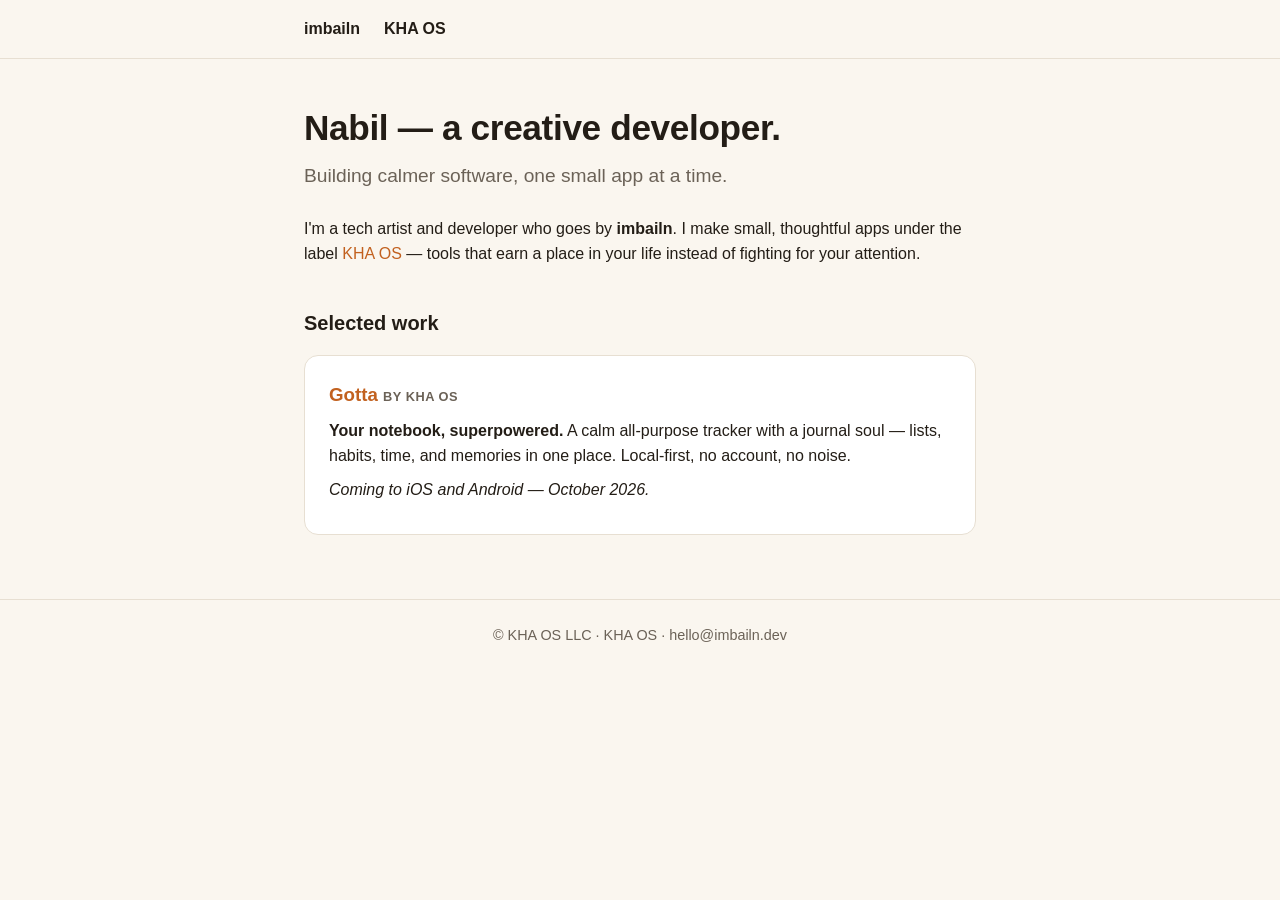
==== index.html @ 5b47e343 "Initial site: home, khaos, gotta, privacy" ====
<!DOCTYPE html>
<html lang="en">
<head>
<meta charset="UTF-8">
<meta name="viewport" content="width=device-width, initial-scale=1.0">
<title>Nabil — creative developer</title>
<meta name="description" content="Nabil (imbailn) — a creative developer building calmer software under the label KHA OS.">
<link rel="stylesheet" href="styles.css">
</head>
<body>
<header class="site-nav">
  <nav>
    <a href="/">imbailn</a>
    <a href="/khaos/">KHA OS</a>
  </nav>
</header>

<main>
  <section class="hero">
    <h1>Nabil — a creative developer.</h1>
    <p class="lede">Building calmer software, one small app at a time.</p>
    <p>I'm a tech artist and developer who goes by <strong>imbailn</strong>. I make small, thoughtful apps under the label <a href="/khaos/">KHA OS</a> — tools that earn a place in your life instead of fighting for your attention.</p>
  </section>

  <section class="projects">
    <h2>Selected work</h2>
    <div class="card">
      <h3><a href="/khaos/gotta/">Gotta</a> <span class="label">by KHA OS</span></h3>
      <p><strong>Your notebook, superpowered.</strong> A calm all-purpose tracker with a journal soul — lists, habits, time, and memories in one place. Local-first, no account, no noise.</p>
      <p><em>Coming to iOS and Android — October 2026.</em></p>
    </div>
  </section>
</main>

<footer>
  <p>© KHA OS LLC · <a href="/khaos/">KHA OS</a> · <a href="mailto:hello@imbailn.dev">hello@imbailn.dev</a></p>
</footer>
</body>
</html>
---- styles.css ----
:root {
  --paper: #faf6ef;
  --card: #ffffff;
  --ink: #231d16;
  --muted: #6b6257;
  --accent: #c2611f;
  --border: #e7dfd2;
  --radius: 14px;
}

* { box-sizing: border-box; margin: 0; padding: 0; }

body {
  font-family: -apple-system, BlinkMacSystemFont, "Segoe UI", Roboto, "Helvetica Neue", Arial, sans-serif;
  background: var(--paper);
  color: var(--ink);
  line-height: 1.6;
  -webkit-font-smoothing: antialiased;
}

.site-nav {
  border-bottom: 1px solid var(--border);
  background: var(--paper);
}

.site-nav nav {
  max-width: 720px;
  margin: 0 auto;
  padding: 16px 24px;
  display: flex;
  gap: 24px;
}

.site-nav a {
  color: var(--ink);
  text-decoration: none;
  font-weight: 600;
}

.site-nav a:hover { color: var(--accent); }

main {
  max-width: 720px;
  margin: 0 auto;
  padding: 48px 24px 64px;
}

.hero h1 {
  font-size: 2.2rem;
  line-height: 1.2;
  letter-spacing: -0.01em;
  margin-bottom: 12px;
}

.lede {
  font-size: 1.2rem;
  color: var(--muted);
  margin-bottom: 24px;
}

h2 {
  margin: 40px 0 16px;
  font-size: 1.25rem;
}

p { margin-bottom: 16px; }

a { color: var(--accent); text-decoration: none; }
a:hover { text-decoration: underline; }

ul { margin: 0 0 16px 22px; }
li { margin-bottom: 10px; }

.card {
  background: var(--card);
  border: 1px solid var(--border);
  border-radius: var(--radius);
  padding: 24px;
}

.card h3 { margin-bottom: 8px; }
.card p { margin-bottom: 8px; }
.card .label {
  font-size: 0.8rem;
  font-weight: 600;
  color: var(--muted);
  text-transform: uppercase;
  letter-spacing: 0.04em;
}

.muted { color: var(--muted); }

footer {
  border-top: 1px solid var(--border);
  padding: 24px;
  text-align: center;
  color: var(--muted);
  font-size: 0.9rem;
}

footer p { margin: 0; }
footer a { color: var(--muted); }
footer a:hover { color: var(--accent); }

@media (max-width: 560px) {
  .hero h1 { font-size: 1.7rem; }
  main { padding: 32px 20px 48px; }
}
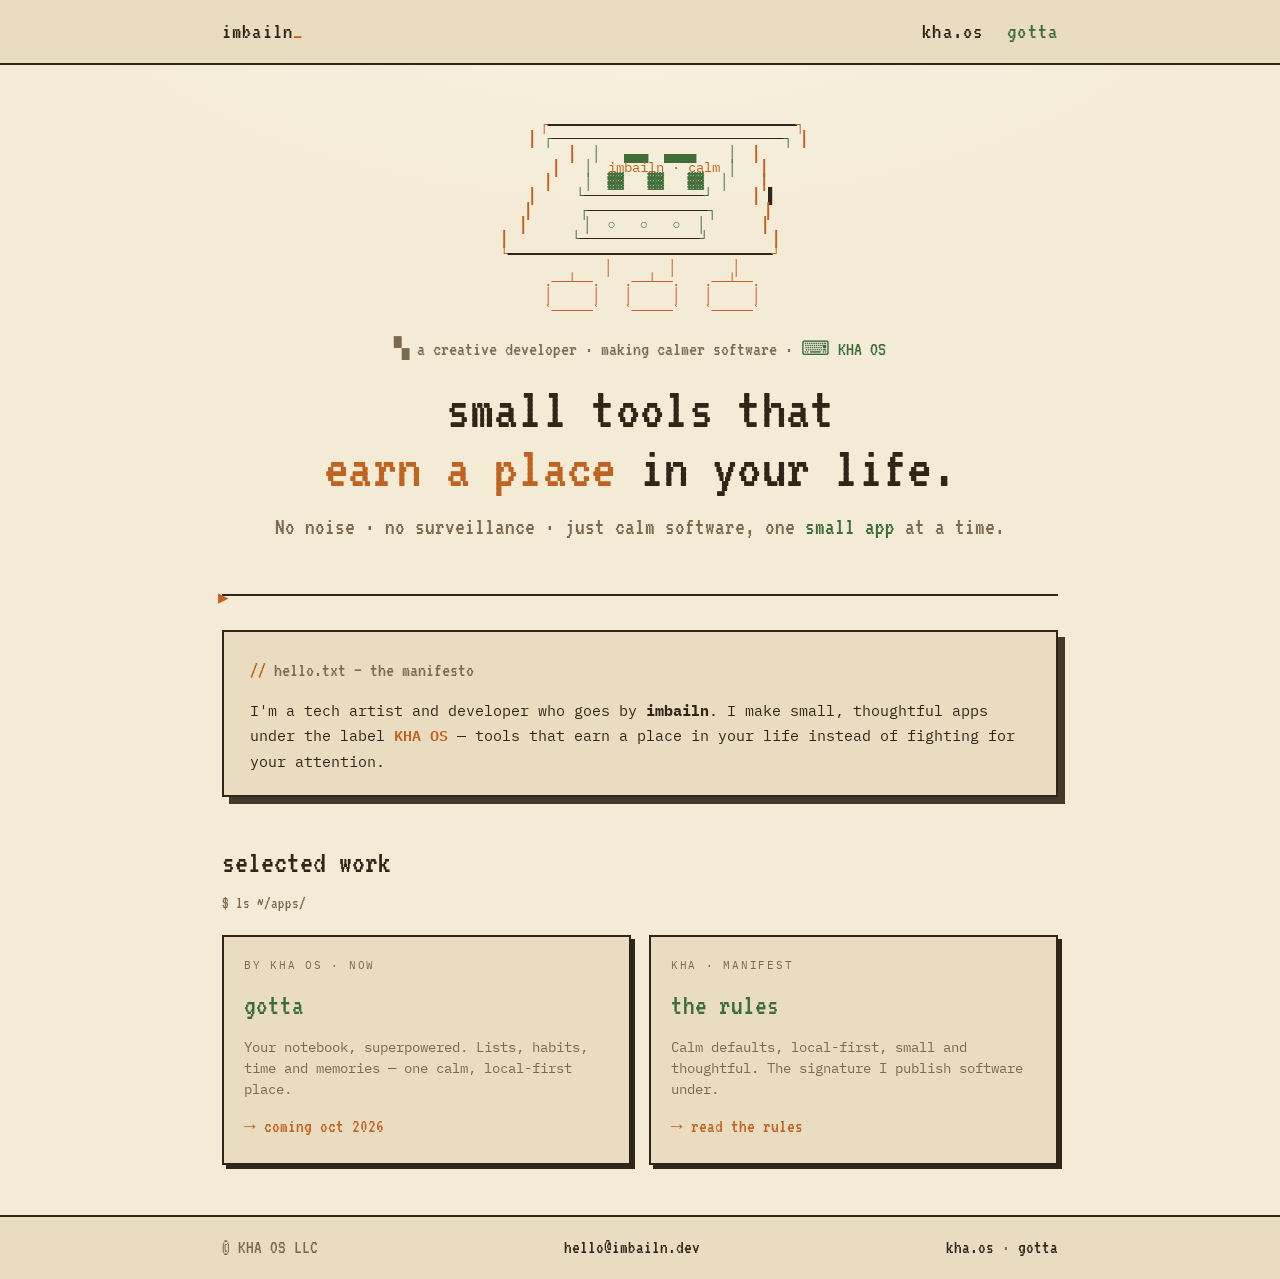
==== commit 0190e7ab: "feat: overhaul site in warm-terminal ASCII aesthetic Redesign all four pages (home, khaos, gotta, pr" ====
--- a/index.html
+++ b/index.html
@@ -3,37 +3,78 @@
 <head>
 <meta charset="UTF-8">
 <meta name="viewport" content="width=device-width, initial-scale=1.0">
-<title>Nabil — creative developer</title>
-<meta name="description" content="Nabil (imbailn) — a creative developer building calmer software under the label KHA OS.">
+<title>Nabil — a creative developer.</title>
+<meta name="description" content="I'm Nabil (imbailn) — a creative developer and tech artist building calmer software under the label KHA OS. Small apps that earn a place in your life.">
+<link rel="preconnect" href="https://fonts.googleapis.com">
+<link rel="preconnect" href="https://fonts.gstatic.com" crossorigin>
+<link href="https://fonts.googleapis.com/css2?family=VT323&family=IBM+Plex+Mono:wght@400;600&display=swap" rel="stylesheet">
 <link rel="stylesheet" href="styles.css">
 </head>
 <body>
-<header class="site-nav">
-  <nav>
-    <a href="/">imbailn</a>
-    <a href="/khaos/">KHA OS</a>
-  </nav>
+<header>
+  <div class="nav">
+    <a class="logo" href="/">imbailn<span>_</span></a>
+    <div class="right">
+      <a href="/khaos/">kha.os</a>
+      <a href="/khaos/gotta/">gotta</a>
+    </div>
+  </div>
 </header>
 
-<main>
+<main class="wrap">
   <section class="hero">
-    <h1>Nabil — a creative developer.</h1>
-    <p class="lede">Building calmer software, one small app at a time.</p>
-    <p>I'm a tech artist and developer who goes by <strong>imbailn</strong>. I make small, thoughtful apps under the label <a href="/khaos/">KHA OS</a> — tools that earn a place in your life instead of fighting for your attention.</p>
+<pre class="ascii" aria-label="A retro computer terminal in ASCII art">
+        <span class="a">┌</span>━━━━━━━━━━━━━━━━━━━━━━━━━━━━━━━<span class="a">┐</span>
+       <span class="a">┃</span> <span class="g">┌</span>─────────────────────────────<span class="g">┐</span> <span class="a">┃</span>
+      <span class="a">┃</span>  <span class="g">│</span>   <span class="g">▄▄▄</span>  <span class="g">▄▄</span><span class="g">▄▄</span>    <span class="g">│</span>  <span class="a">┃</span>
+     <span class="a">┃</span>   <span class="g">│</span>  <span class="a">imbailn</span> <span class="a">·</span> <span class="a">calm</span> <span class="g">│</span>   <span class="a">┃</span>
+    <span class="a">┃</span>    <span class="g">│</span>  <span class="g">▓▓</span>   <span class="g">▓▓</span>   <span class="g">▓▓</span>  <span class="g">│</span>    <span class="a">┃</span>
+   <span class="a">┃</span>     <span class="g">└</span>───────────────<span class="g">┘</span>     <span class="a">┃</span> <span class="blink">▌</span>
+  <span class="a">┃</span>      <span class="g">┌</span>───────────────<span class="g">┐</span>      <span class="a">┃</span>
+ <span class="a">┃</span>       <span class="g">│</span>  <span class="g">○</span>   <span class="g">○</span>   <span class="g">○</span>  <span class="g">│</span>       <span class="a">┃</span>
+<span class="a">┃</span>        <span class="g">└</span>───────────────<span class="g">┘</span>        <span class="a">┃</span>
+<span class="a">└</span>━━━━━━━━━━━━━━━━━━━━━━━━━━━━━━━━━<span class="a">┘</span>
+        <span class="a">│</span>       <span class="a">│</span>       <span class="a">│</span>
+   <span class="a">.──┴──.</span>   <span class="a">.──┴──.</span>   <span class="a">.──┴──.</span>
+   <span class="a">│     │</span>   <span class="a">│     │</span>   <span class="a">│     │</span>
+   <span class="a">`─────`</span>   <span class="a">`─────`</span>   <span class="a">`─────`</span>
+</pre>
+    <div class="think">▚ a creative developer · making calmer software · <span class="g">⌨ KHA OS</span></div>
+    <h1>small tools that<br><em>earn a place</em> in your life.</h1>
+    <p class="lede">No noise · no surveillance · just calm software, one <b>small app</b> at a time.</p>
   </section>
 
-  <section class="projects">
-    <h2>Selected work</h2>
+  <div class="rule"></div>
+
+  <div class="intro">
+    <div class="file">hello.txt — the manifesto</div>
+    <p>I'm a tech artist and developer who goes by <strong>imbailn</strong>. I make small, thoughtful apps under the label <a href="/khaos/">KHA OS</a> — tools that earn a place in your life instead of fighting for your attention.</p>
+  </div>
+
+  <h2>selected work</h2>
+  <p class="hint">$ ls ~/apps/</p>
+  <div class="cards">
     <div class="card">
-      <h3><a href="/khaos/gotta/">Gotta</a> <span class="label">by KHA OS</span></h3>
-      <p><strong>Your notebook, superpowered.</strong> A calm all-purpose tracker with a journal soul — lists, habits, time, and memories in one place. Local-first, no account, no noise.</p>
-      <p><em>Coming to iOS and Android — October 2026.</em></p>
+      <div class="tag">by KHA OS · now</div>
+      <h3><a href="/khaos/gotta/">gotta</a></h3>
+      <p>Your notebook, superpowered. Lists, habits, time and memories — one calm, local-first place.</p>
+      <span class="soon">→ coming oct 2026</span>
     </div>
-  </section>
+    <div class="card">
+      <div class="tag">kha · manifest</div>
+      <h3><a href="/khaos/">the rules</a></h3>
+      <p>Calm defaults, local-first, small and thoughtful. The signature I publish software under.</p>
+      <span class="soon">→ read the rules</span>
+    </div>
+  </div>
 </main>
 
 <footer>
-  <p>© KHA OS LLC · <a href="/khaos/">KHA OS</a> · <a href="mailto:hello@imbailn.dev">hello@imbailn.dev</a></p>
+  <div class="foot">
+    <span>© KHA OS LLC</span>
+    <span><a href="mailto:hello@imbailn.dev">hello@imbailn.dev</a></span>
+    <span><a href="/khaos/">kha.os</a> · <a href="/khaos/gotta/">gotta</a></span>
+  </div>
 </footer>
 </body>
 </html>
--- a/styles.css
+++ b/styles.css
@@ -1,108 +1,164 @@
-:root {
-  --paper: #faf6ef;
-  --card: #ffffff;
-  --ink: #231d16;
-  --muted: #6b6257;
-  --accent: #c2611f;
-  --border: #e7dfd2;
-  --radius: 14px;
+/* ============================================================
+   imbailn.dev — "warm terminal" design system
+   beige 90s CRT + amber/green phosphor · VT323 + IBM Plex Mono
+   Shared across / · /khaos/ · /khaos/gotta/ · /khaos/gotta/privacy
+   ============================================================ */
+
+:root{
+  --paper:#f3ebd6;
+  --paper-hi:#faf4e2;
+  --cream:#e9dcc0;
+  --ink:#2f2618;
+  --muted:#7a6a4e;
+  --amber:#c2621f;
+  --amber-hi:#e9a13c;
+  --green:#3f6d3a;
+  --green-hi:#5f9a52;
+  --line:#cfc0a0;
+  --shadow:rgba(47,38,24,.9);
 }
 
-* { box-sizing: border-box; margin: 0; padding: 0; }
-
-body {
-  font-family: -apple-system, BlinkMacSystemFont, "Segoe UI", Roboto, "Helvetica Neue", Arial, sans-serif;
-  background: var(--paper);
-  color: var(--ink);
-  line-height: 1.6;
-  -webkit-font-smoothing: antialiased;
+*{box-sizing:border-box;margin:0;padding:0}
+html{-webkit-text-size-adjust:100%}
+body{
+  font-family:"IBM Plex Mono",monospace;
+  background:
+    radial-gradient(1100px 520px at 50% -6%, var(--paper-hi) 0%, transparent 60%),
+    var(--paper);
+  color:var(--ink);
+  line-height:1.6;
+  min-height:100vh;
+  -webkit-font-smoothing:antialiased;
+  text-rendering:optimizeLegibility;
 }
 
-.site-nav {
-  border-bottom: 1px solid var(--border);
-  background: var(--paper);
+/* ---------- shared frame ---------- */
+.wrap{max-width:880px;margin:0 auto;padding:0 22px}
+
+header{border-bottom:2px solid var(--ink);background:var(--cream)}
+.nav{
+  display:flex;justify-content:space-between;align-items:center;
+  padding:13px 22px;max-width:880px;margin:0 auto;
+  font-family:"VT323",monospace;font-size:1.45rem;letter-spacing:.05em;
+}
+.nav a{color:var(--ink);text-decoration:none;transition:color .1s}
+.nav a:hover{color:var(--amber)}
+.nav .logo span{color:var(--amber)}
+.nav .right{display:flex;gap:24px}
+.nav .right a[href*="/gotta"]{color:var(--green)}
+.nav .right a[href*="/gotta"]:hover{color:var(--green-hi)}
+
+main{padding-bottom:20px}
+footer{margin-top:24px;border-top:2px solid var(--ink);background:var(--cream)}
+.foot{
+  max-width:880px;margin:0 auto;padding:16px 22px;
+  display:flex;justify-content:space-between;flex-wrap:wrap;gap:8px 20px;
+  font-family:"VT323",monospace;font-size:1.2rem;color:var(--muted);
+}
+.foot a{color:var(--ink);text-decoration:none;transition:color .1s}
+.foot a:hover{color:var(--amber)}
+
+/* ---------- hero + ascii ---------- */
+.hero{padding:52px 0 20px;text-align:center}
+.ascii{
+  margin:0 auto;display:block;width:max-content;
+  font-size:14px;line-height:1.02;font-family:"IBM Plex Mono",monospace;
+}
+.ascii .a{color:var(--amber)}
+.ascii .g{color:var(--green)}
+.ascii .gd{color:var(--green-hi)}
+.blink{animation:blink 1s steps(1) infinite}
+@keyframes blink{50%{opacity:0}}
+
+.think{
+  font-family:"VT323",monospace;color:var(--muted);
+  margin-top:16px;font-size:1.25rem;
+}
+.think .g{color:var(--green)}
+
+h1{
+  font-family:"VT323",monospace;font-weight:400;
+  font-size:clamp(2.4rem,6.5vw,3.8rem);line-height:.98;
+  margin:14px 0 10px;letter-spacing:.005em;
+}
+h1 em{color:var(--amber);font-style:normal}
+.lede{
+  font-family:"VT323",monospace;
+  font-size:clamp(1.15rem,2.6vw,1.5rem);color:var(--muted);
+}
+.lede b{color:var(--green);font-weight:400}
+
+/* ---------- section chrome ---------- */
+.rule{height:2px;background:var(--ink);margin:28px 0 34px;position:relative}
+.rule::after{
+  content:"▸";position:absolute;top:-14px;left:-4px;
+  color:var(--amber);font-size:1.3rem;
 }
 
-.site-nav nav {
-  max-width: 720px;
-  margin: 0 auto;
-  padding: 16px 24px;
-  display: flex;
-  gap: 24px;
+.intro{
+  border:2px solid var(--ink);background:var(--cream);
+  padding:22px 26px;margin-bottom:40px;box-shadow:7px 7px 0 var(--shadow);
+}
+.intro .file{font-family:"VT323",monospace;color:var(--muted);font-size:1.25rem;margin-bottom:12px}
+.intro .file::before{content:"// ";color:var(--amber)}
+.intro p{font-size:.96rem;margin-bottom:10px}
+.intro p:last-child{margin-bottom:0}
+.intro a{color:var(--amber);font-weight:600;text-decoration:none;border-bottom:1px solid transparent}
+.intro a:hover{color:var(--amber);text-decoration:underline}
+.intro strong{color:var(--ink)}
+
+h2{
+  font-family:"VT323",monospace;font-weight:400;
+  font-size:2rem;margin:8px 0 2px;
+}
+.hint{font-family:"VT323",monospace;color:var(--muted);font-size:1.05rem;margin-bottom:18px}
+
+/* ---------- cards ---------- */
+.cards{display:grid;grid-template-columns:repeat(auto-fit,minmax(264px,1fr));gap:18px;margin-bottom:50px}
+.card{
+  border:2px solid var(--ink);background:var(--cream);
+  padding:20px;box-shadow:4px 4px 0 var(--ink);
+  transition:transform .06s, box-shadow .06s;
+}
+.card:hover{transform:translate(-2px,-2px);box-shadow:6px 6px 0 var(--amber)}
+.card .tag{font-size:.68rem;text-transform:uppercase;letter-spacing:.16em;color:var(--muted);margin-bottom:8px}
+.card h3{font-family:"VT323",monospace;font-weight:400;font-size:1.8rem;margin-bottom:8px}
+.card h3 a{color:var(--green);text-decoration:none}
+.card h3 a:hover{color:var(--green-hi);text-decoration:underline}
+.card p{font-size:.85rem;color:var(--muted);line-height:1.55;margin-bottom:0}
+.card .soon{display:inline-block;margin-top:12px;font-family:"VT323",monospace;font-size:1.2rem;color:var(--amber)}
+
+/* ---------- long-form / privacy ---------- */
+.doc h1{margin-bottom:4px}
+.doc .mutedline{font-family:"VT323",monospace;color:var(--muted);font-size:1.1rem;margin-bottom:26px}
+.doc h2{font-size:1.7rem;margin:34px 0 10px}
+.doc h2::after{content:"";display:block;height:1px;background:var(--line);margin-top:6px}
+.doc p{font-size:.93rem;color:var(--ink);margin-bottom:14px}
+.doc a{color:var(--amber);font-weight:600;text-decoration:none}
+.doc a:hover{text-decoration:underline}
+.doc ul{margin:0 0 16px 1.4em;font-size:.93rem}
+.doc li{margin-bottom:8px}
+.doc li strong{color:var(--ink)}
+.doc .short{}
+.doc .doc-box{border:2px solid var(--ink);background:var(--cream);padding:18px 22px;margin-bottom:18px;box-shadow:5px 5px 0 var(--shadow)}
+
+/* ---------- gota feature grid ---------- */
+.features{display:grid;grid-template-columns:repeat(auto-fit,minmax(240px,1fr));gap:16px;margin-bottom:40px}
+.feature{border:2px solid var(--ink);background:var(--cream);padding:18px;box-shadow:4px 4px 0 var(--ink)}
+.feature .f-head{font-family:"VT323",monospace;font-size:1.5rem;color:var(--green);margin-bottom:6px;display:flex;align-items:center;gap:8px}
+.feature .f-head .mark{color:var(--amber)}
+.feature p{font-size:.84rem;color:var(--muted);line-height:1.55}
+.pillbox{display:flex;flex-wrap:wrap;gap:8px;margin-bottom:34px}
+.pill{
+  font-family:"VT323",monospace;font-size:1.05rem;color:var(--ink);
+  border:1.5px solid var(--ink);background:var(--cream);padding:3px 12px;
 }
 
-.site-nav a {
-  color: var(--ink);
-  text-decoration: none;
-  font-weight: 600;
+/* ---------- responsive ---------- */
+@media(max-width:600px){
+  .nav{font-size:1.12rem;padding:11px 18px}
+  .nav .right{gap:16px}
+  .ascii{font-size:8.5px}
+  .cards,.features{grid-template-columns:1fr}
+  main{padding:0 6px}
 }
-
-.site-nav a:hover { color: var(--accent); }
-
-main {
-  max-width: 720px;
-  margin: 0 auto;
-  padding: 48px 24px 64px;
-}
-
-.hero h1 {
-  font-size: 2.2rem;
-  line-height: 1.2;
-  letter-spacing: -0.01em;
-  margin-bottom: 12px;
-}
-
-.lede {
-  font-size: 1.2rem;
-  color: var(--muted);
-  margin-bottom: 24px;
-}
-
-h2 {
-  margin: 40px 0 16px;
-  font-size: 1.25rem;
-}
-
-p { margin-bottom: 16px; }
-
-a { color: var(--accent); text-decoration: none; }
-a:hover { text-decoration: underline; }
-
-ul { margin: 0 0 16px 22px; }
-li { margin-bottom: 10px; }
-
-.card {
-  background: var(--card);
-  border: 1px solid var(--border);
-  border-radius: var(--radius);
-  padding: 24px;
-}
-
-.card h3 { margin-bottom: 8px; }
-.card p { margin-bottom: 8px; }
-.card .label {
-  font-size: 0.8rem;
-  font-weight: 600;
-  color: var(--muted);
-  text-transform: uppercase;
-  letter-spacing: 0.04em;
-}
-
-.muted { color: var(--muted); }
-
-footer {
-  border-top: 1px solid var(--border);
-  padding: 24px;
-  text-align: center;
-  color: var(--muted);
-  font-size: 0.9rem;
-}
-
-footer p { margin: 0; }
-footer a { color: var(--muted); }
-footer a:hover { color: var(--accent); }
-
-@media (max-width: 560px) {
-  .hero h1 { font-size: 1.7rem; }
-  main { padding: 32px 20px 48px; }
-}
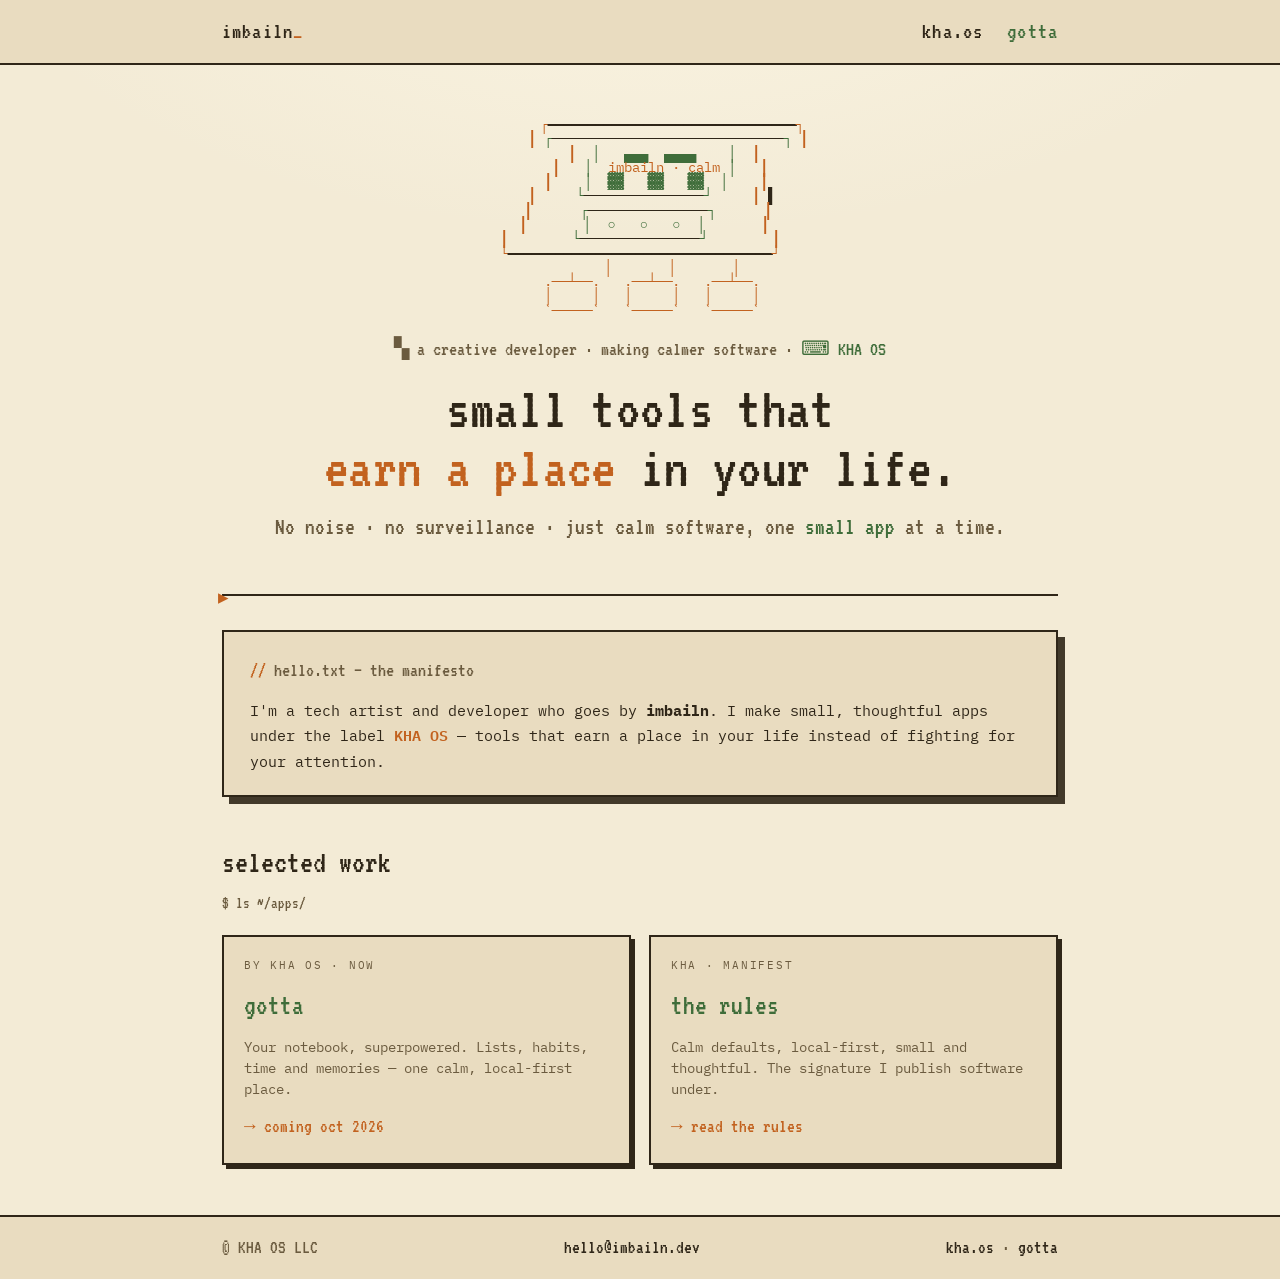
==== commit d115fea8: "fix: address independent critic findings - card/feature body copy: darken --muted to #6b5b3f (4.84:1" ====
--- a/index.html
+++ b/index.html
@@ -7,7 +7,7 @@
 <meta name="description" content="I'm Nabil (imbailn) — a creative developer and tech artist building calmer software under the label KHA OS. Small apps that earn a place in your life.">
 <link rel="preconnect" href="https://fonts.googleapis.com">
 <link rel="preconnect" href="https://fonts.gstatic.com" crossorigin>
-<link href="https://fonts.googleapis.com/css2?family=VT323&family=IBM+Plex+Mono:wght@400;600&display=swap" rel="stylesheet">
+<link href="https://fonts.googleapis.com/css2?family=VT323&family=IBM+Plex+Mono:wght@400;600&amp;display=swap" rel="stylesheet">
 <link rel="stylesheet" href="styles.css">
 </head>
 <body>
--- a/styles.css
+++ b/styles.css
@@ -9,7 +9,7 @@
   --paper-hi:#faf4e2;
   --cream:#e9dcc0;
   --ink:#2f2618;
-  --muted:#7a6a4e;
+  --muted:#6b5b3f;
   --amber:#c2621f;
   --amber-hi:#e9a13c;
   --green:#3f6d3a;
@@ -66,7 +66,6 @@
 }
 .ascii .a{color:var(--amber)}
 .ascii .g{color:var(--green)}
-.ascii .gd{color:var(--green-hi)}
 .blink{animation:blink 1s steps(1) infinite}
 @keyframes blink{50%{opacity:0}}
 
@@ -139,7 +138,6 @@
 .doc ul{margin:0 0 16px 1.4em;font-size:.93rem}
 .doc li{margin-bottom:8px}
 .doc li strong{color:var(--ink)}
-.doc .short{}
 .doc .doc-box{border:2px solid var(--ink);background:var(--cream);padding:18px 22px;margin-bottom:18px;box-shadow:5px 5px 0 var(--shadow)}
 
 /* ---------- gota feature grid ---------- */
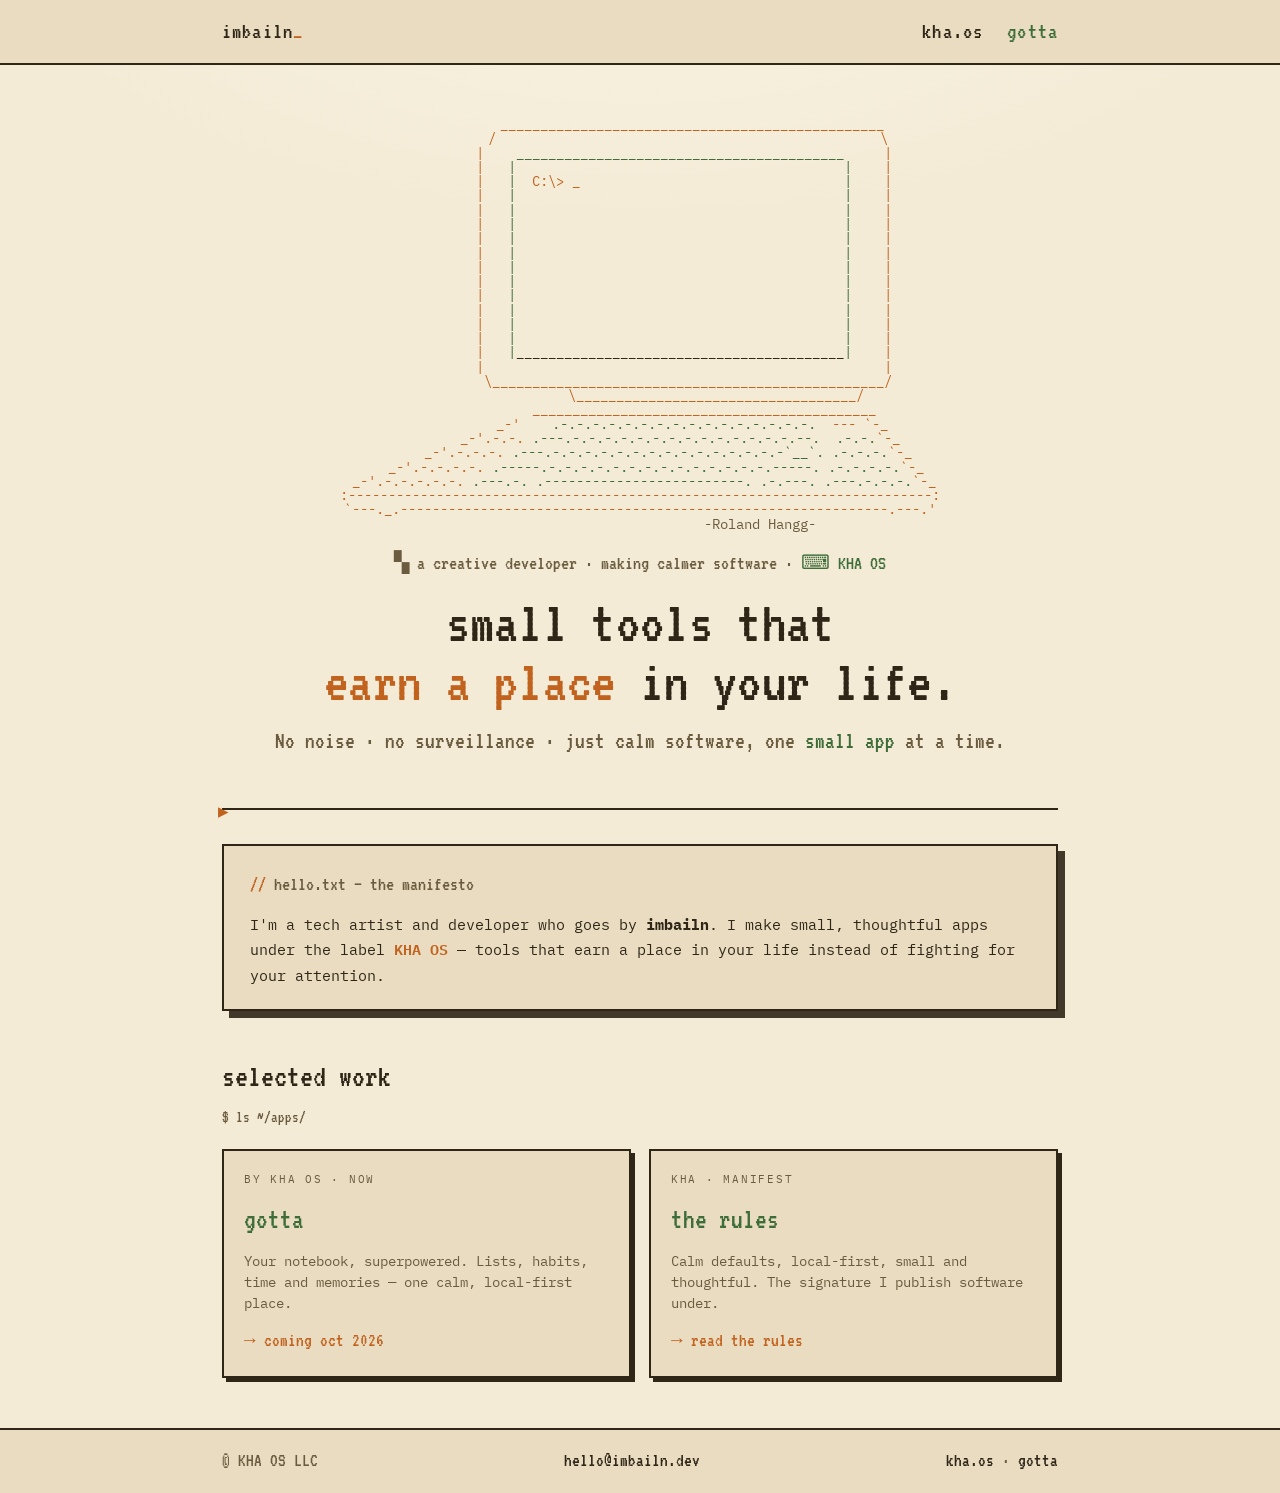
==== commit d65a9e44: "feat: swap in iconic ASCII art from asciiart.eu - home hero: Roland Hangg CRT (C:\> prompt + keyboar" ====
--- a/index.html
+++ b/index.html
@@ -23,21 +23,36 @@
 
 <main class="wrap">
   <section class="hero">
-<pre class="ascii" aria-label="A retro computer terminal in ASCII art">
-        <span class="a">┌</span>━━━━━━━━━━━━━━━━━━━━━━━━━━━━━━━<span class="a">┐</span>
-       <span class="a">┃</span> <span class="g">┌</span>─────────────────────────────<span class="g">┐</span> <span class="a">┃</span>
-      <span class="a">┃</span>  <span class="g">│</span>   <span class="g">▄▄▄</span>  <span class="g">▄▄</span><span class="g">▄▄</span>    <span class="g">│</span>  <span class="a">┃</span>
-     <span class="a">┃</span>   <span class="g">│</span>  <span class="a">imbailn</span> <span class="a">·</span> <span class="a">calm</span> <span class="g">│</span>   <span class="a">┃</span>
-    <span class="a">┃</span>    <span class="g">│</span>  <span class="g">▓▓</span>   <span class="g">▓▓</span>   <span class="g">▓▓</span>  <span class="g">│</span>    <span class="a">┃</span>
-   <span class="a">┃</span>     <span class="g">└</span>───────────────<span class="g">┘</span>     <span class="a">┃</span> <span class="blink">▌</span>
-  <span class="a">┃</span>      <span class="g">┌</span>───────────────<span class="g">┐</span>      <span class="a">┃</span>
- <span class="a">┃</span>       <span class="g">│</span>  <span class="g">○</span>   <span class="g">○</span>   <span class="g">○</span>  <span class="g">│</span>       <span class="a">┃</span>
-<span class="a">┃</span>        <span class="g">└</span>───────────────<span class="g">┘</span>        <span class="a">┃</span>
-<span class="a">└</span>━━━━━━━━━━━━━━━━━━━━━━━━━━━━━━━━━<span class="a">┘</span>
-        <span class="a">│</span>       <span class="a">│</span>       <span class="a">│</span>
-   <span class="a">.──┴──.</span>   <span class="a">.──┴──.</span>   <span class="a">.──┴──.</span>
-   <span class="a">│     │</span>   <span class="a">│     │</span>   <span class="a">│     │</span>
-   <span class="a">`─────`</span>   <span class="a">`─────`</span>   <span class="a">`─────`</span>
+<pre class="ascii" aria-label="A retro CRT computer terminal in ASCII art">
+             <span class="a">________________________________________________</span>
+            <span class="a">/                                                \</span>
+           <span class="a">|</span>    <span class="g">_________________________________________</span>     <span class="a">|</span>
+           <span class="a">|</span>   <span class="g">|</span>                                         <span class="g">|</span>    <span class="a">|</span>
+           <span class="a">|</span>   <span class="g">|</span>  <span class="a">C:\&gt; _</span>                                 <span class="g">|</span>    <span class="a">|</span>
+           <span class="a">|</span>   <span class="g">|</span>                                         <span class="g">|</span>    <span class="a">|</span>
+           <span class="a">|</span>   <span class="g">|</span>                                         <span class="g">|</span>    <span class="a">|</span>
+           <span class="a">|</span>   <span class="g">|</span>                                         <span class="g">|</span>    <span class="a">|</span>
+           <span class="a">|</span>   <span class="g">|</span>                                         <span class="g">|</span>    <span class="a">|</span>
+           <span class="a">|</span>   <span class="g">|</span>                                         <span class="g">|</span>    <span class="a">|</span>
+           <span class="a">|</span>   <span class="g">|</span>                                         <span class="g">|</span>    <span class="a">|</span>
+           <span class="a">|</span>   <span class="g">|</span>                                         <span class="g">|</span>    <span class="a">|</span>
+           <span class="a">|</span>   <span class="g">|</span>                                         <span class="g">|</span>    <span class="a">|</span>
+           <span class="a">|</span>   <span class="g">|</span>                                         <span class="g">|</span>    <span class="a">|</span>
+           <span class="a">|</span>   <span class="g">|</span>                                         <span class="g">|</span>    <span class="a">|</span>
+           <span class="a">|</span>   <span class="g">|</span>                                         <span class="g">|</span>    <span class="a">|</span>
+           <span class="a">|</span>   <span class="g">|</span>_________________________________________<span class="g">|</span>    <span class="a">|</span>
+           <span class="a">|</span>                                                  <span class="a">|</span>
+            <span class="a">\_________________________________________________/</span>
+                   <span class="a">\___________________________________/</span>
+                <span class="a">___________________________________________</span>
+             <span class="a">_-'</span>    <span class="g">.-.-.-.-.-.-.-.-.-.-.-.-.-.-.-.-.</span>  <span class="a">--- `-_</span>
+          <span class="a">_-'.-.-.</span> <span class="g">.---.-.-.-.-.-.-.-.-.-.-.-.-.-.-.--.</span>  <span class="g">.-.-.</span><span class="a">`-_</span>
+       <span class="a">_-'.-.-.-.</span> <span class="g">.---.-.-.-.-.-.-.-.-.-.-.-.-.-.-.-`__`.</span> <span class="g">.-.-.-.</span><span class="a">`-_</span>
+    <span class="a">_-'.-.-.-.-.</span> <span class="g">.-----.-.-.-.-.-.-.-.-.-.-.-.-.-.-.-----. .-.-.-.-.</span><span class="a">`-_</span>
+ <span class="a">_-'.-.-.-.-.-.</span> <span class="g">.---.-. .-------------------------. .-.---. .---.-.-.-.</span><span class="a">`-_</span>
+<span class="a">:-------------------------------------------------------------------------:</span>
+<span class="a">`---._.-------------------------------------------------------------.---.'</span>
+                              <span class="gd">-Roland Hangg-</span>
 </pre>
     <div class="think">▚ a creative developer · making calmer software · <span class="g">⌨ KHA OS</span></div>
     <h1>small tools that<br><em>earn a place</em> in your life.</h1>
--- a/styles.css
+++ b/styles.css
@@ -66,6 +66,7 @@
 }
 .ascii .a{color:var(--amber)}
 .ascii .g{color:var(--green)}
+.ascii .gd{color:var(--muted)}
 .blink{animation:blink 1s steps(1) infinite}
 @keyframes blink{50%{opacity:0}}
 
@@ -156,7 +157,7 @@
 @media(max-width:600px){
   .nav{font-size:1.12rem;padding:11px 18px}
   .nav .right{gap:16px}
-  .ascii{font-size:8.5px}
+  .ascii{font-size:7.5px}
   .cards,.features{grid-template-columns:1fr}
   main{padding:0 6px}
 }
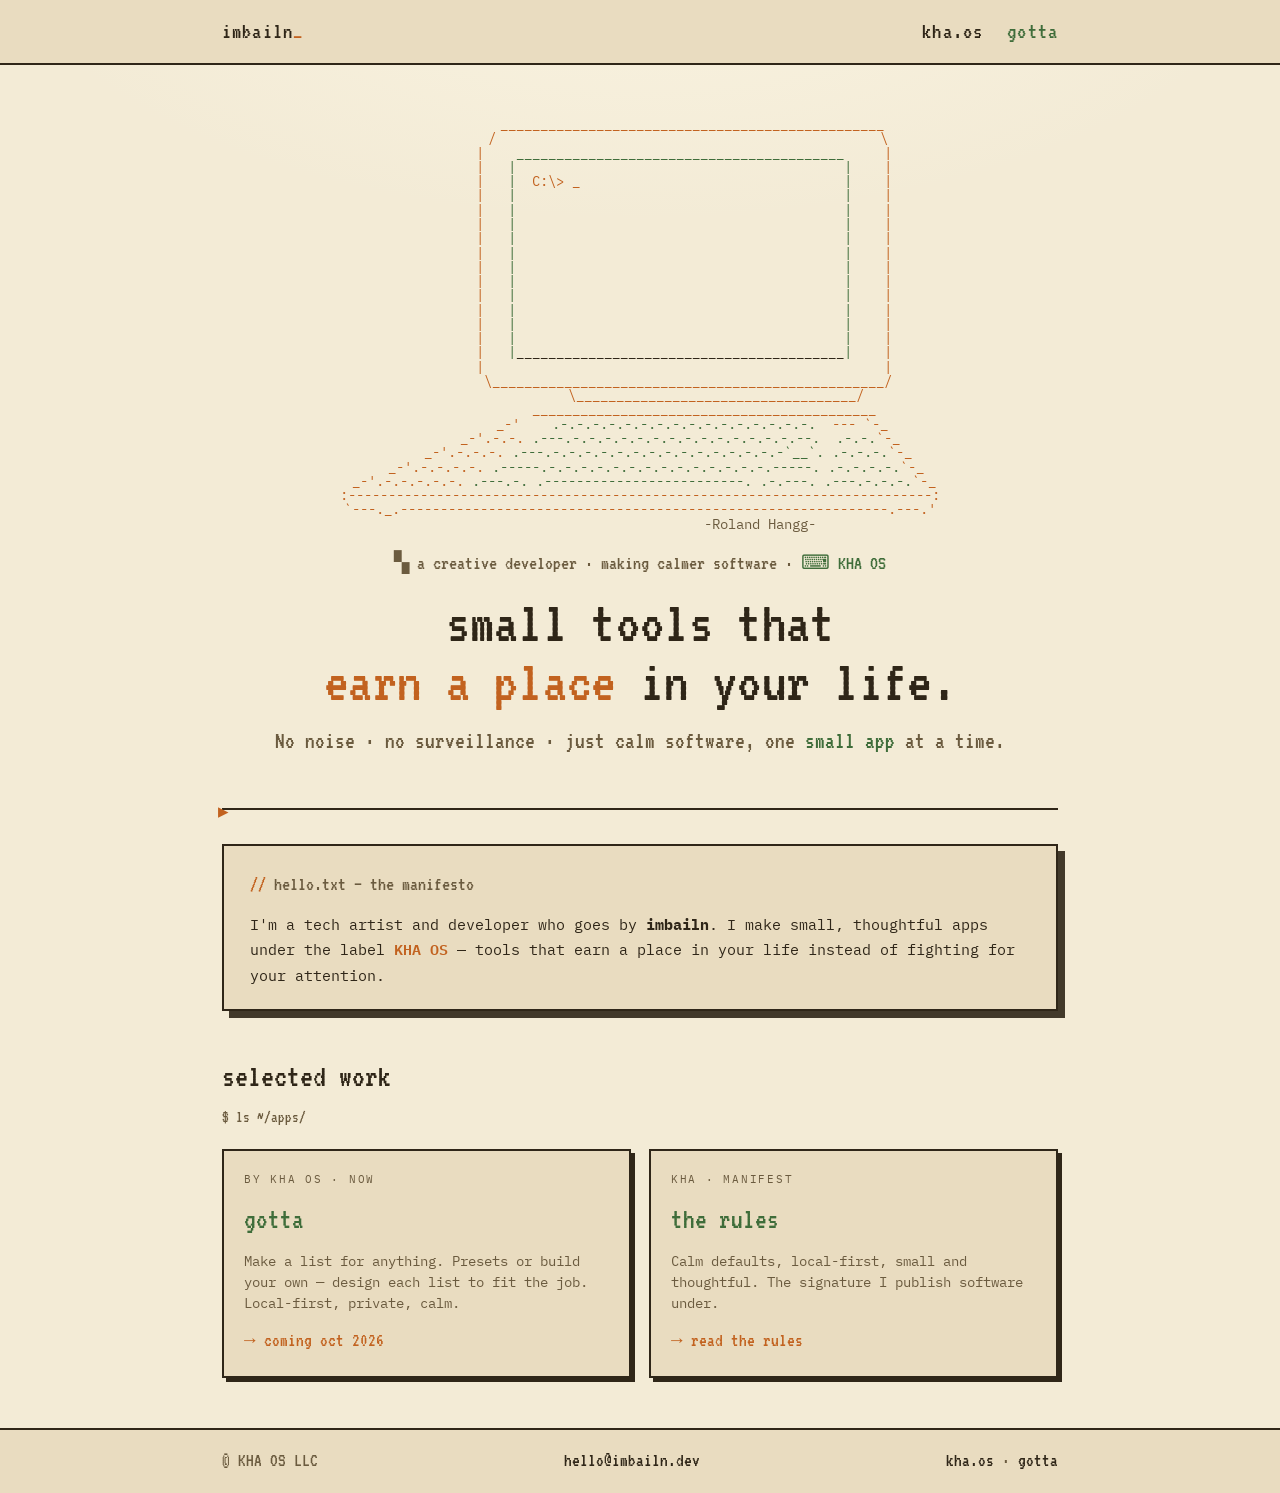
==== commit 95a73070: "feat: update gotta to pure-list positioning (match store page) Reflect the store page's list-first p" ====
--- a/index.html
+++ b/index.html
@@ -72,7 +72,7 @@
     <div class="card">
       <div class="tag">by KHA OS · now</div>
       <h3><a href="/khaos/gotta/">gotta</a></h3>
-      <p>Your notebook, superpowered. Lists, habits, time and memories — one calm, local-first place.</p>
+      <p>Make a list for anything. Presets or build your own — design each list to fit the job. Local-first, private, calm.</p>
       <span class="soon">→ coming oct 2026</span>
     </div>
     <div class="card">
